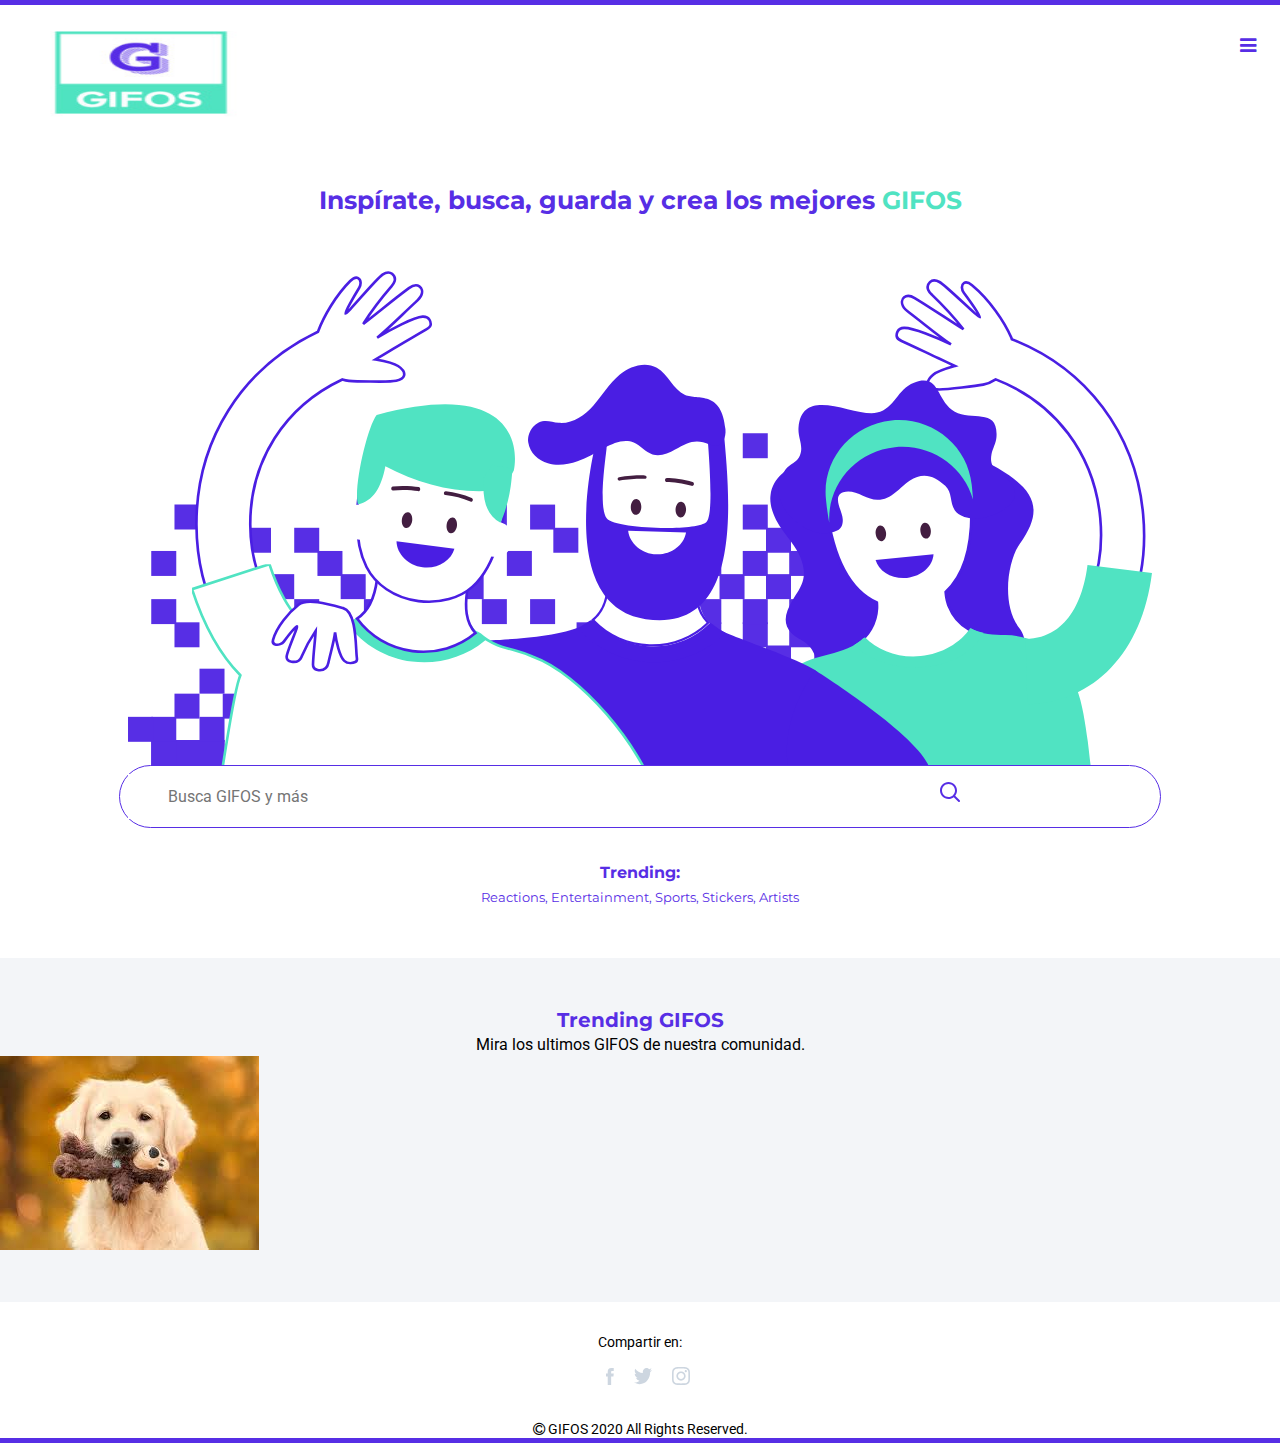
==== index.html @ 072733cd "first commit" ====
<!DOCTYPE html>
<html lang="en">

<head>
    <meta charset="UTF-8">
    <meta name="viewport" content="width=device-width, initial-scale=1.0">
    <title>Home</title>
    <link href="//maxcdn.bootstrapcdn.com/font-awesome/4.7.0/css/font-awesome.min.css" rel="stylesheet">
    <link href="https://fonts.googleapis.com/css2?family=Montserrat:wght@700&family=Open+Sans:wght@300;700&display=swap"
        rel="stylesheet">
    <link
        href="https://fonts.googleapis.com/css2?family=Montserrat:wght@700&family=Open+Sans:wght@300;700&family=Roboto&display=swap"
        rel="stylesheet">
    <link rel="stylesheet" href="css/styles.css">
</head>

<body>
    <!--Inicio de la cabecera-->
    <header>

        <nav class="menu">
            <div class="logo">
                <img class="img-logo" src="./images/logo_size.jpg" alt="bd">
            </div>

            <input type="checkbox" id="menu-res">
            <label for="menu-res"><i id="icon-burger" class="fa fa-bars"></i><i id="icon-x" class="fa fa-times"
                    aria-hidden="true"></i></label>

            <ul>
                <li><a href="#">Modo Nocturno</a></li>
                <hr>
                <li><a href="#">Favoritos</a></li>
                <hr>
                <li><a href="#">Mis GIFOS</a></li>
            </ul>
        </nav>

    </header>
    <!--Fin de la cabecera-->

    <!--Inicio del contenido-->
    <!--Buscador-->
    <section class="start-content">
        <h2>Inspírate, busca, guarda y crea los mejores <span>GIFOS</span></h2>

        <div class="img-friends">
            <img class="friends" src="./images/ilustra_header.svg" alt="friends">
        </div>
        <div class="container-search">
            <form role="search" method="get" id="searchform" action="">
                <input type="text" placeholder="Busca GIFOS y más" id="s"/>
                <label for="s">
                    <span id="icon-search"><img src="./images/icon-search.svg" alt=""></span> 
                    <!--<span id="icon-close"><img src="./images/close.svg" alt=""></span>-->
                </label>
            </form>
        </div>        
    </section>

    <section class="trending-content">
        <!--Preguntar si son enlaces-->
        <h3>Trending:</h3>
        <p>Reactions, Entertainment, Sports, Stickers, Artists</p>
        
        <div class="trending-gifos">
            <h3>Trending GIFOS</h3>
            <p>Mira los ultimos GIFOS de nuestra comunidad.</p>

            <div class="img-trending">
                <img src="./images/claro.jpg" alt="">
            </div>
        </div>
    
    </section>
    <!--Fin del contenido-->
    <!--Inicio del footer-->
    <footer>
        <div class="info-footer">
            <p>Compartir en:</p>
            <div class="red">
                <a class="redes" href="https://www.facebook.com" target="_blank"><img src="./images/icon_facebook.svg" alt=""></i></a>
                <a class="redes" href="https://twitter.com/" target="_blank"><img src="./images/icon-twitter.svg" alt=""></a>
                <a class="redes" href="https://www.instagram.com" target="_blank"><img src="./images/icon_instagram.svg" alt=""></a>
            </div>

            <div id="hello">
                <p><i class="fa fa-copyright" aria-hidden="true"></i> GIFOS 2020 All Rights Reserved.</p>
            </div>
        </div>
    </footer>
    <!--Fin del footer-->
</body>

</html>
---- css/styles.css ----
* {
  margin: 0;
  padding: 0; }

header nav {
  display: flex;
  justify-content: space-between;
  width: 100vw;
  line-height: 5vh;
  border-top: 5px solid #572EE5; }
  header nav .logo .img-logo {
    width: 20vw;
    height: 15vh;
    margin-left: 0.8em; }
  header nav ul {
    display: none;
    position: absolute;
    right: 0; }
  header nav #icon-x {
    display: none; }
  header nav input {
    display: none; }
    header nav input:checked ~ ul {
      display: block; }
  header nav label {
    display: inline-block;
    margin-top: 1.2em;
    margin-right: 1.5em; }
    header nav label #icon-burger {
      font-size: 1.2rem;
      color: #572EE5; }
  header nav input:checked ~ label #icon-burger {
    display: none; }
  header nav input:checked ~ label #icon-x {
    display: block;
    font-size: 1.18rem;
    color: #572EE5; }
  header nav ul {
    margin-top: 4.5em;
    width: 100vw;
    height: 100vh;
    background: rgba(87, 46, 229, 0.9); }
    header nav ul li {
      display: block;
      margin-top: 2em;
      font-size: 1rem;
      font-family: 'Montserrat', sans-serif;
      text-align: center; }
      header nav ul li a {
        text-decoration: none;
        color: white; }
    header nav ul hr {
      width: 13%;
      height: 0.1px;
      margin: 0 auto;
      color: white;
      opacity: 0.5;
      margin-top: 0.8em; }

.start-content h2 {
  margin: 0.5em 2.5em 1.5em;
  font-family: 'Montserrat', sans-serif;
  font-size: 1.56rem;
  color: #572EE5;
  text-align: center;
  line-height: 7vh; }
  .start-content h2 span {
    color: #50E3C2; }
.start-content .img-friends .friends {
  display: block;
  margin: 0 auto;
  width: 80vw; }
.start-content .container-search #searchform {
  margin: 0 auto;
  padding: 0.5em;
  border-radius: 8em;
  border: 0.1em solid #572EE5;
  width: 80%; }
.start-content .container-search input {
  padding-left: 2.5em;
  width: 75%;
  line-height: 5vh;
  border: none;
  font-family: 'Roboto', sans-serif;
  font-size: 1rem;
  color: #000000; }

.trending-content {
  margin-top: 2em; }
  .trending-content h3 {
    font-family: 'Montserrat', sans-serif;
    font-weight: bold;
    font-size: 1rem;
    color: #572EE5;
    text-align: center;
    line-height: 25px; }
  .trending-content p {
    font-family: 'Montserrat', sans-serif;
    font-size: 0.8rem;
    color: #572EE5;
    text-align: center;
    line-height: 25px;
    margin: 0 7em; }
  .trending-content .trending-gifos {
    margin-top: 3em;
    padding-bottom: 3em;
    background: #F3F5F8; }
    .trending-content .trending-gifos h3 {
      padding-top: 2.5em;
      font-family: 'Montserrat', sans-serif;
      font-weight: bold;
      font-size: 1.25rem;
      color: #572EE5;
      text-align: center; }
    .trending-content .trending-gifos p {
      font-family: 'Roboto', sans-serif;
      font-size: 1rem;
      color: #000000;
      text-align: center;
      line-height: 23px; }

.info-footer {
  margin-top: 2em;
  text-align: center;
  border-bottom: 5px solid #572EE5; }
  .info-footer p {
    font-family: 'Roboto', sans-serif;
    font-size: 0.9rem;
    color: #000000; }
  .info-footer .red {
    margin: 1em 0 2em; }
    .info-footer .red .redes {
      margin-left: 1em; }

/*# sourceMappingURL=styles.css.map */
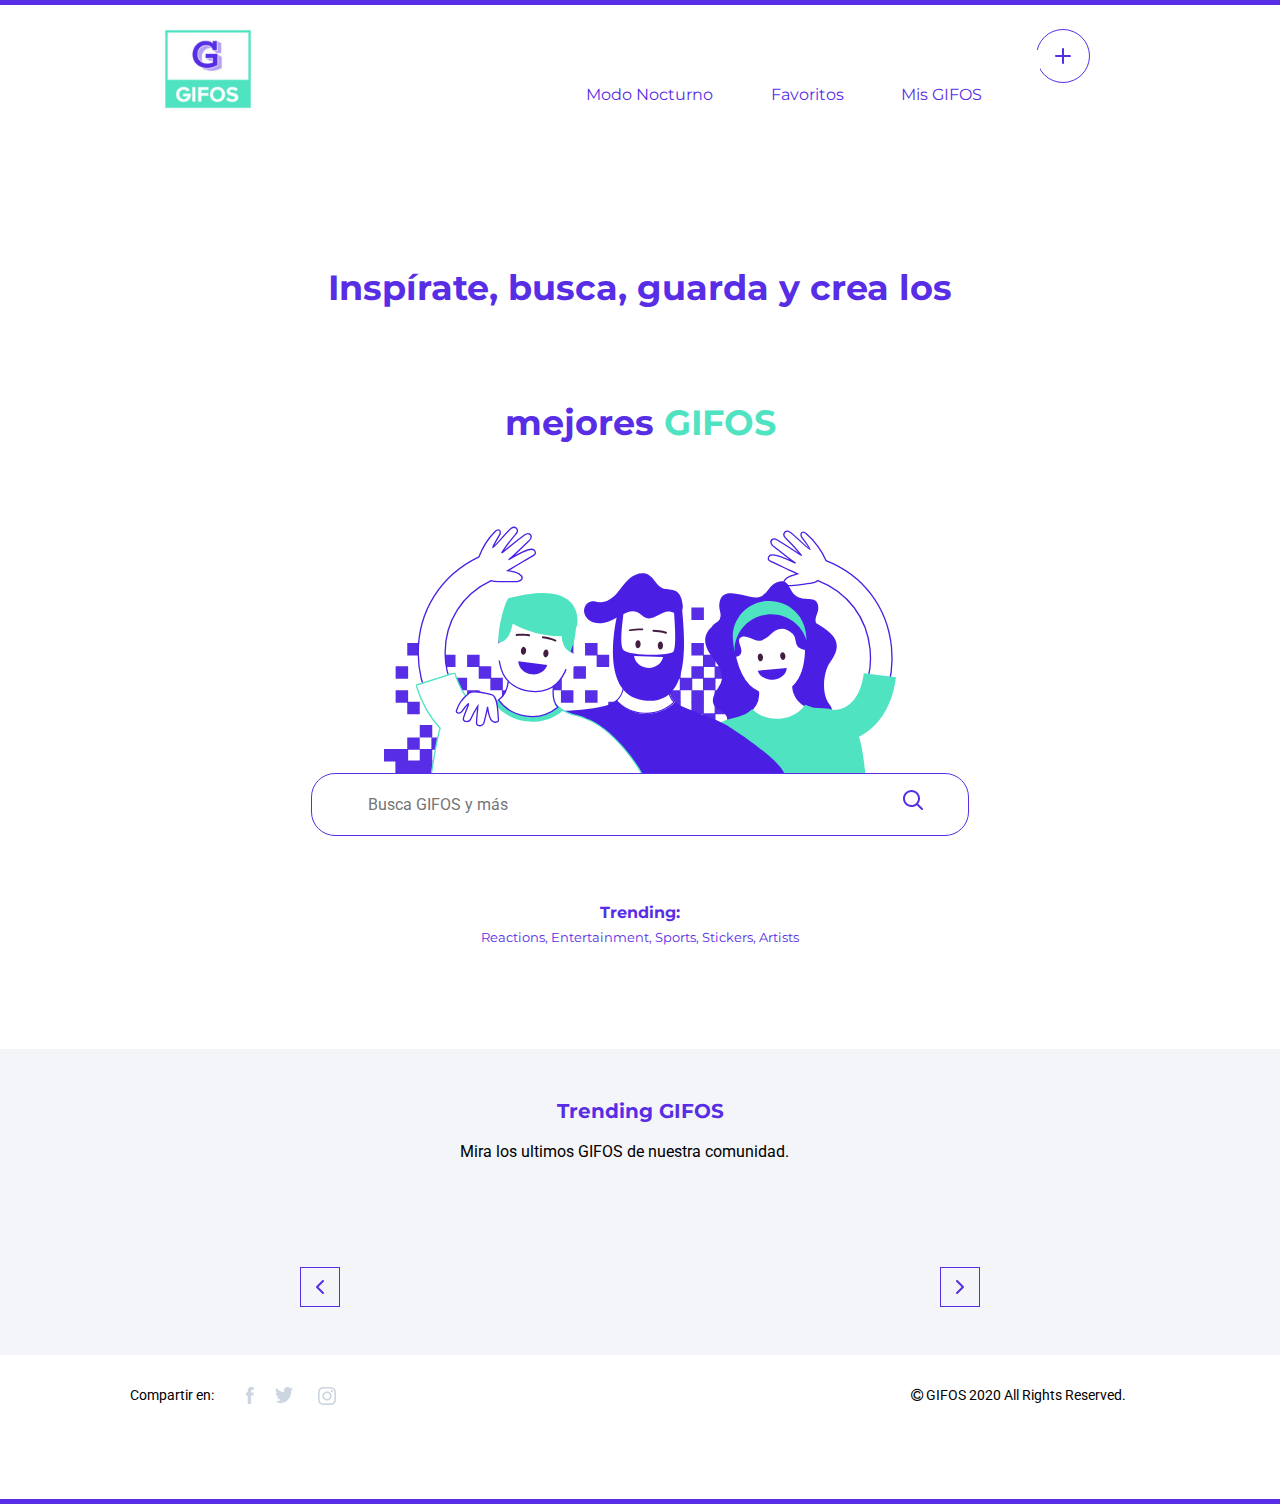
==== commit 7c1070cd: "nuevos cambios" ====
--- a/index.html
+++ b/index.html
@@ -18,22 +18,26 @@
     <!--Inicio de la cabecera-->
     <header>
 
-        <nav class="menu">
+        <nav>
             <div class="logo">
                 <img class="img-logo" src="./images/logo_size.jpg" alt="bd">
             </div>
 
-            <input type="checkbox" id="menu-res">
-            <label for="menu-res"><i id="icon-burger" class="fa fa-bars"></i><i id="icon-x" class="fa fa-times"
-                    aria-hidden="true"></i></label>
+            <div class="menu">
+                <input type="checkbox" id="menu-res">
+                <label for="menu-res"><i id="icon-burger" class="fa fa-bars"></i><i id="icon-x" class="fa fa-times"
+                        aria-hidden="true"></i></label>
+                
+                <ul>
+                    <li><a href="#">Modo Nocturno</a><hr></li>
+                   
+                    <li><a href="#">Favoritos</a><hr></li>
+                   
+                    <li><a href="#">Mis GIFOS</a></li>
+                </ul>
+            </div>
 
-            <ul>
-                <li><a href="#">Modo Nocturno</a></li>
-                <hr>
-                <li><a href="#">Favoritos</a></li>
-                <hr>
-                <li><a href="#">Mis GIFOS</a></li>
-            </ul>
+            <div class="create-button"></div>
         </nav>
 
     </header>
@@ -48,27 +52,39 @@
             <img class="friends" src="./images/ilustra_header.svg" alt="friends">
         </div>
         <div class="container-search">
-            <form role="search" method="get" id="searchform" action="">
-                <input type="text" placeholder="Busca GIFOS y más" id="s"/>
-                <label for="s">
-                    <span id="icon-search"><img src="./images/icon-search.svg" alt=""></span> 
-                    <!--<span id="icon-close"><img src="./images/close.svg" alt=""></span>-->
-                </label>
-            </form>
+            <div id="search">
+                <form>
+                    <label for="autocomplete-input">
+                        <span><img id="search-img" src="./images/icon-search.svg" alt=""></span> 
+                        <!--<span id="icon-close"><img src="./images/close.svg" alt=""></span>-->
+                    </label>
+                    <input type="text" id="autocomplete-input" placeholder="Busca GIFOS y más"/>
+                    <label for="autocomplete-input">
+                        <span><img id="search-img-close" src="./images/icon-search.svg" alt=""></span> 
+                        <!--<span id="icon-close"><img src="./images/close.svg" alt=""></span>-->
+                    </label>
+                </form>
+                <div id="show-results">
+                    <ul id="results-ul"></ul>
+                </div>
+            </div>
         </div>        
     </section>
 
-    <section class="trending-content">
-        <!--Preguntar si son enlaces-->
+    <section id="trending-content">
         <h3>Trending:</h3>
         <p>Reactions, Entertainment, Sports, Stickers, Artists</p>
-        
+
+        <div id="show-gifts">
+        </div>        
         <div class="trending-gifos">
             <h3>Trending GIFOS</h3>
             <p>Mira los ultimos GIFOS de nuestra comunidad.</p>
 
-            <div class="img-trending">
-                <img src="./images/claro.jpg" alt="">
+            <div class="slider-gifos">
+                <div id="slider-left"></div>
+                <div id="img-trending"></div>
+                <div id="slider-rigth"></div>
             </div>
         </div>
     
@@ -78,18 +94,20 @@
     <footer>
         <div class="info-footer">
             <p>Compartir en:</p>
-            <div class="red">
-                <a class="redes" href="https://www.facebook.com" target="_blank"><img src="./images/icon_facebook.svg" alt=""></i></a>
-                <a class="redes" href="https://twitter.com/" target="_blank"><img src="./images/icon-twitter.svg" alt=""></a>
-                <a class="redes" href="https://www.instagram.com" target="_blank"><img src="./images/icon_instagram.svg" alt=""></a>
+            <div class="red">               
+                <a href="https://www.facebook.com" target="_blank"><span class="red1"></span></a>
+                <a href="https://twitter.com/" target="_blank"><span class="red2"></span></a>
+                <a href="https://www.instagram.com" target="_blank"><span class="red3"></span></a>
             </div>
 
-            <div id="hello">
+            <div class="copy">
                 <p><i class="fa fa-copyright" aria-hidden="true"></i> GIFOS 2020 All Rights Reserved.</p>
             </div>
         </div>
     </footer>
     <!--Fin del footer-->
+
+    <script src="./js/gifos.js"></script>
 </body>
 
 </html>--- a/css/styles.css
+++ b/css/styles.css
@@ -10,8 +10,9 @@
   border-top: 5px solid #572EE5; }
   header nav .logo .img-logo {
     width: 20vw;
-    height: 15vh;
     margin-left: 0.8em; }
+  header nav .create-button {
+    display: none; }
   header nav ul {
     display: none;
     position: absolute;
@@ -36,7 +37,7 @@
     font-size: 1.18rem;
     color: #572EE5; }
   header nav ul {
-    margin-top: 4.5em;
+    margin-top: 2em;
     width: 100vw;
     height: 100vh;
     background: rgba(87, 46, 229, 0.9); }
@@ -46,16 +47,15 @@
       font-size: 1rem;
       font-family: 'Montserrat', sans-serif;
       text-align: center; }
+      header nav ul li hr {
+        width: 13%;
+        margin: 0 auto;
+        background-color: white;
+        opacity: 0.5;
+        margin-top: 0.8em; }
       header nav ul li a {
         text-decoration: none;
         color: white; }
-    header nav ul hr {
-      width: 13%;
-      height: 0.1px;
-      margin: 0 auto;
-      color: white;
-      opacity: 0.5;
-      margin-top: 0.8em; }
 
 .start-content h2 {
   margin: 0.5em 2.5em 1.5em;
@@ -70,66 +70,263 @@
   display: block;
   margin: 0 auto;
   width: 80vw; }
-.start-content .container-search #searchform {
+.start-content .container-search #search {
   margin: 0 auto;
   padding: 0.5em;
-  border-radius: 8em;
+  border-radius: 1.5em;
   border: 0.1em solid #572EE5;
   width: 80%; }
-.start-content .container-search input {
-  padding-left: 2.5em;
-  width: 75%;
-  line-height: 5vh;
-  border: none;
-  font-family: 'Roboto', sans-serif;
-  font-size: 1rem;
-  color: #000000; }
-
-.trending-content {
+  .start-content .container-search #search #search-img {
+    visibility: hidden;
+    margin-left: 1em;
+    opacity: 0.3; }
+  .start-content .container-search #search #show-results ul li {
+    list-style: none;
+    margin: 0.5em;
+    font-family: 'Roboto', sans-serif;
+    font-size: 1em;
+    color: #572EE5; }
+    .start-content .container-search #search #show-results ul li img {
+      width: 15.8px;
+      margin-right: 1em; }
+  .start-content .container-search #search .mystyle {
+    opacity: 0.5;
+    border-top: 1px solid #9CAFC3;
+    width: 90%;
+    margin: 0 auto; }
+  .start-content .container-search #search #autocomplete-input {
+    width: 73%;
+    margin-left: 0.5em;
+    line-height: 5vh;
+    border: none;
+    font-family: 'Roboto', sans-serif;
+    font-size: 1rem;
+    color: #000000; }
+    .start-content .container-search #search #autocomplete-input:focus {
+      outline: none; }
+
+#trending-content {
   margin-top: 2em; }
-  .trending-content h3 {
+  #trending-content h3 {
     font-family: 'Montserrat', sans-serif;
     font-weight: bold;
     font-size: 1rem;
     color: #572EE5;
     text-align: center;
     line-height: 25px; }
-  .trending-content p {
+  #trending-content h4 {
+    margin-top: 1em;
+    font-family: 'Montserrat', sans-serif;
+    font-weight: bold;
+    font-size: 1rem;
+    color: #50E3C2;
+    text-align: center;
+    line-height: 25px; }
+  #trending-content hr {
+    width: 40%;
+    margin: 0 auto;
+    background-color: #9CAFC3;
+    opacity: 0.5;
+    margin-top: 2.18em; }
+  #trending-content img {
+    display: block;
+    margin: 0 auto; }
+  #trending-content h2 {
+    font-family: 'Montserrat', sans-serif;
+    font-size: 1.5em;
+    margin: 2em 0 1.6em;
+    color: #572EE5;
+    text-align: center;
+    line-height: 40px;
+    text-transform: capitalize; }
+  #trending-content p {
     font-family: 'Montserrat', sans-serif;
     font-size: 0.8rem;
     color: #572EE5;
     text-align: center;
     line-height: 25px;
     margin: 0 7em; }
-  .trending-content .trending-gifos {
+  #trending-content #show-gifts {
+    display: grid;
+    grid-template-columns: repeat(2, 1fr); }
+    #trending-content #show-gifts .class-gif {
+      margin: 0 auto; }
+      #trending-content #show-gifts .class-gif .img-gif {
+        width: 156px;
+        height: 120px; }
+  #trending-content .more-btn {
+    display: flex;
+    justify-content: center; }
+    #trending-content .more-btn button {
+      width: 127px;
+      height: 50px;
+      margin-top: 5em;
+      border: 1px solid #572EE5;
+      border-radius: 25px;
+      background: white;
+      font-family: 'Montserrat', sans-serif;
+      font-size: 13px;
+      color: #572EE5; }
+  #trending-content .trending-gifos {
     margin-top: 3em;
     padding-bottom: 3em;
-    background: #F3F5F8; }
-    .trending-content .trending-gifos h3 {
+    background: #F3F5F8;
+    overflow-y: scroll;
+    scrollbar-width: none;
+    /* Firefox */
+    -ms-overflow-style: none;
+    /* Internet Explorer 10+ */ }
+    #trending-content .trending-gifos::-webkit-scrollbar {
+      /* WebKit */
+      width: 0;
+      height: 0; }
+    #trending-content .trending-gifos .slider-gifos #img-trending {
+      display: grid;
+      grid-template-columns: repeat(3, 1fr); }
+      #trending-content .trending-gifos .slider-gifos #img-trending .class-gif {
+        margin: 0 1em; }
+        #trending-content .trending-gifos .slider-gifos #img-trending .class-gif .img-gif {
+          width: 243px;
+          height: 187px; }
+    #trending-content .trending-gifos .slider-gifos #slider-left {
+      display: none; }
+    #trending-content .trending-gifos .slider-gifos #slider-rigth {
+      display: none; }
+    #trending-content .trending-gifos h3 {
       padding-top: 2.5em;
       font-family: 'Montserrat', sans-serif;
       font-weight: bold;
       font-size: 1.25rem;
       color: #572EE5;
       text-align: center; }
-    .trending-content .trending-gifos p {
+    #trending-content .trending-gifos p {
       font-family: 'Roboto', sans-serif;
       font-size: 1rem;
       color: #000000;
       text-align: center;
-      line-height: 23px; }
-
-.info-footer {
+      line-height: 23px;
+      width: 60vw;
+      margin: 1em 3em 2em 4.5em; }
+
+footer .info-footer {
   margin-top: 2em;
   text-align: center;
   border-bottom: 5px solid #572EE5; }
-  .info-footer p {
+  footer .info-footer p {
     font-family: 'Roboto', sans-serif;
     font-size: 0.9rem;
-    color: #000000; }
-  .info-footer .red {
-    margin: 1em 0 2em; }
-    .info-footer .red .redes {
-      margin-left: 1em; }
+    color: #000000;
+    margin-bottom: 1em; }
+  footer .info-footer .red {
+    margin: 1em 0 1.5em; }
+    footer .info-footer .red .red1 {
+      display: inline-block;
+      width: 7vw;
+      height: 12vh;
+      background: url("../images/icon_facebook.svg") no-repeat; }
+    footer .info-footer .red .red2 {
+      display: inline-block;
+      width: 9vw;
+      height: 12vh;
+      background: url("../images/icon-twitter.svg") no-repeat; }
+    footer .info-footer .red .red3 {
+      display: inline-block;
+      width: 5vw;
+      height: 12vh;
+      background: url("../images/icon_instagram.svg") no-repeat; }
+
+@media screen and (min-width: 1024px) {
+  header nav .logo .img-logo {
+    width: 10vw;
+    margin-left: 9em; }
+  header nav .create-button {
+    display: inline-block;
+    width: 100px;
+    height: 100px;
+    margin: 1.5em 9em 0 0;
+    background: url("../images/button-crear-gifo.svg") no-repeat; }
+    header nav .create-button:hover {
+      background: url("../images/CTA-crear-gifo-hover.svg") no-repeat; }
+  header nav label #icon-burger {
+    display: none; }
+  header nav ul {
+    display: flex;
+    justify-content: space-evenly;
+    background: white;
+    margin: 0 15em 0 0;
+    width: 40vw;
+    height: 10vh;
+    line-height: 10vh; }
+    header nav ul hr {
+      display: none; }
+    header nav ul li {
+      margin: 0; }
+      header nav ul li a {
+        color: #572EE5; }
+
+  .start-content h2 {
+    font-size: 2.2em;
+    margin: 2em 9em 1em;
+    line-height: 15vh; }
+  .start-content .img-friends .friends {
+    width: 40vw; }
+  .start-content .container-search #search {
+    width: 50%; }
+    .start-content .container-search #search #autocomplete-input {
+      width: 83%; }
+
+  #trending-content {
+    margin-top: 4em; }
+    #trending-content p {
+      margin-bottom: 4em; }
+    #trending-content #show-gifts {
+      display: grid;
+      grid-template-columns: repeat(4, 1fr); }
+      #trending-content #show-gifts .class-gif .img-gif {
+        width: 260px;
+        height: 200px; }
+    #trending-content .trending-gifos p {
+      margin-left: 15em; }
+    #trending-content .trending-gifos .slider-gifos {
+      display: flex;
+      justify-content: space-evenly; }
+      #trending-content .trending-gifos .slider-gifos #slider-left {
+        display: inline-block;
+        margin-top: 4.5em;
+        width: 40px;
+        height: 40px;
+        background: url("../images/button-slider-left.svg") no-repeat; }
+        #trending-content .trending-gifos .slider-gifos #slider-left:hover {
+          background: url("../images/button-slider-left-hover.svg") no-repeat; }
+      #trending-content .trending-gifos .slider-gifos #slider-rigth {
+        display: inline-block;
+        margin-top: 4.5em;
+        width: 40px;
+        height: 40px;
+        background: url("../images/Button-Slider-right.svg") no-repeat; }
+        #trending-content .trending-gifos .slider-gifos #slider-rigth:hover {
+          background: url("../images/Button-Slider-right-hover.svg") no-repeat; }
+
+  footer .info-footer {
+    display: flex;
+    justify-content: start; }
+    footer .info-footer p {
+      margin-left: 9em; }
+    footer .info-footer .red {
+      margin: 0 25em 0 2em; }
+      footer .info-footer .red .red1 {
+        width: 2vw; }
+        footer .info-footer .red .red1:hover {
+          background: url("../images/icon_facebook_hover.svg") no-repeat; }
+      footer .info-footer .red .red2 {
+        width: 3vw; }
+        footer .info-footer .red .red2:hover {
+          background: url("../images/icon-twitter-hover.svg") no-repeat; }
+      footer .info-footer .red .red3:hover {
+        background: url("../images/icon_instagram-hover.svg") no-repeat; } }
+@media only screen and (min-width: 768px) and (max-width: 1023px) {
+  header nav .logo .img-logo {
+    width: 15vw;
+    margin-left: 7em; } }
 
 /*# sourceMappingURL=styles.css.map */
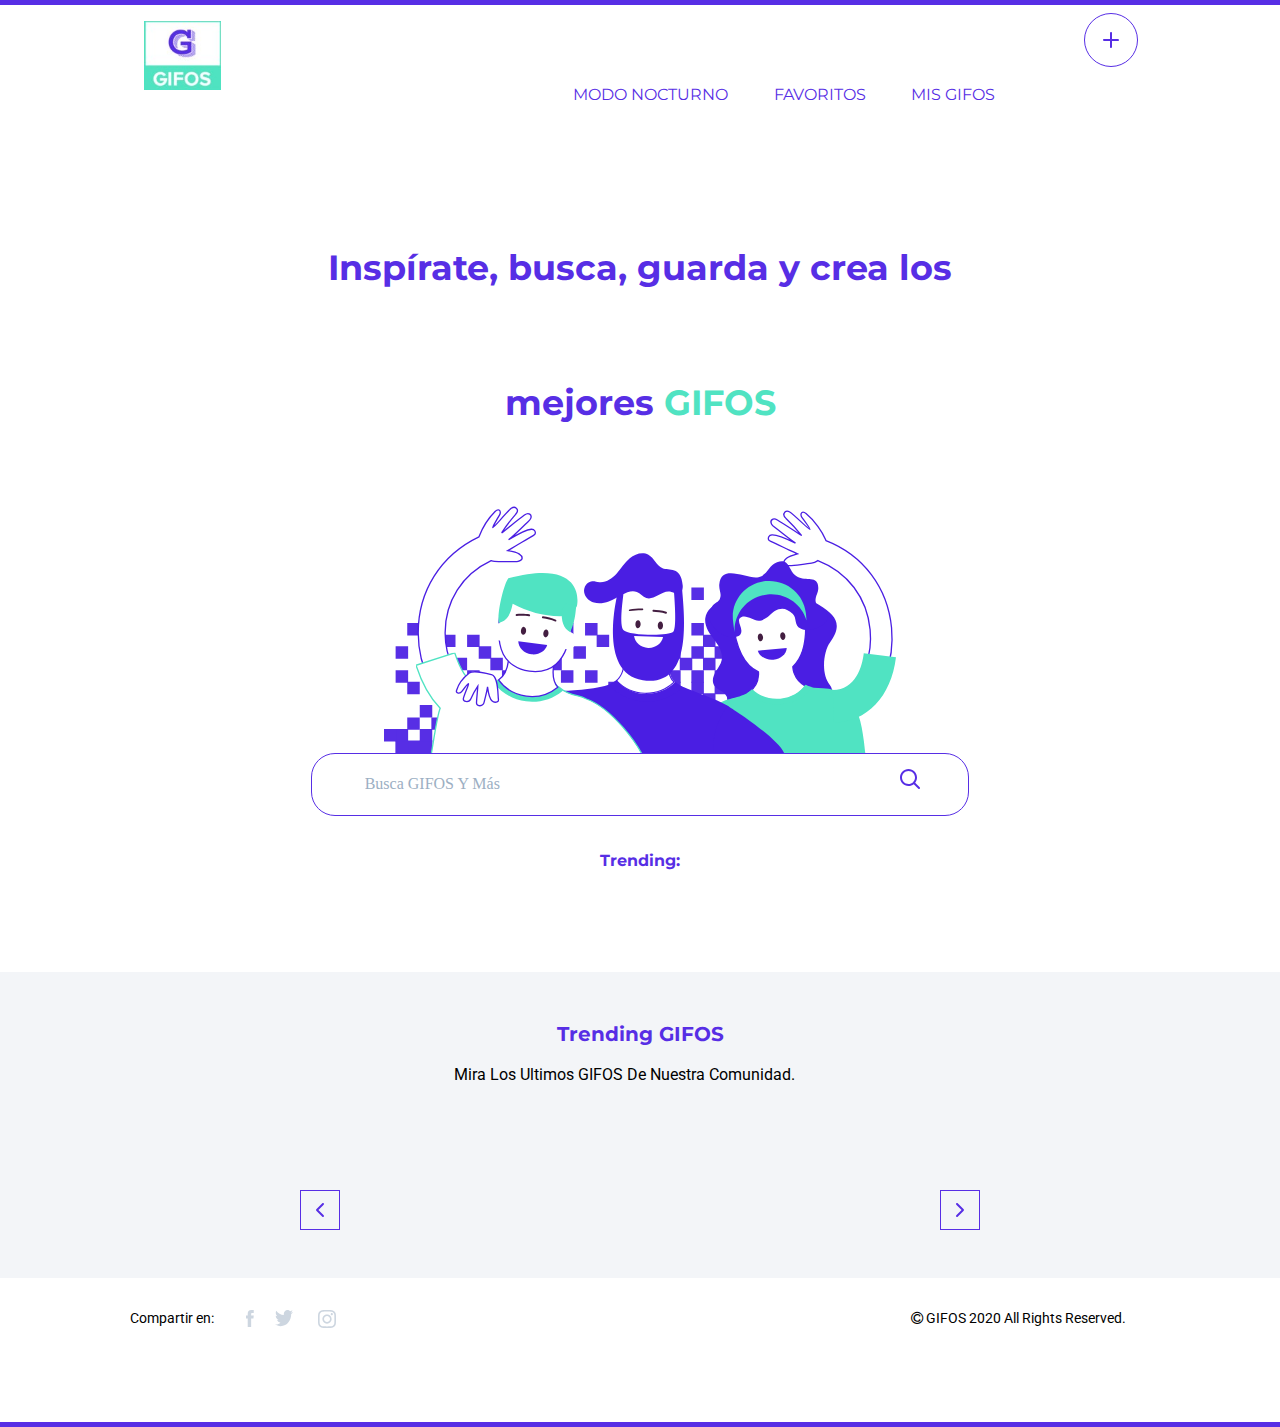
==== commit 93eae3d5: "Agregando modo oscuro" ====
--- a/index.html
+++ b/index.html
@@ -20,7 +20,7 @@
 
         <nav>
             <div class="logo">
-                <img class="img-logo" src="./images/logo_size.jpg" alt="bd">
+                <a title="logo" href="index.html"><img class="img-logo" src="./images/logo1.jpg" alt="logo"></a>
             </div>
 
             <div class="menu">
@@ -28,16 +28,16 @@
                 <label for="menu-res"><i id="icon-burger" class="fa fa-bars"></i><i id="icon-x" class="fa fa-times"
                         aria-hidden="true"></i></label>
                 
-                <ul>
-                    <li><a href="#">Modo Nocturno</a><hr></li>
+                <ul id="container-ul">
+                    <li class="list"><a class="night-mode" href="#">Modo Nocturno</a><a id="light-mode" class="night-mode" href="#">Modo Diurno</a><hr></li>
                    
-                    <li><a href="#">Favoritos</a><hr></li>
+                    <li class="list"><a href="favourite.html">Favoritos</a><hr></li>
                    
-                    <li><a href="#">Mis GIFOS</a></li>
+                    <li class="list"><a href="myGifos.html">Mis GIFOS</a></li>
                 </ul>
             </div>
 
-            <div class="create-button"></div>
+            <a href="createGifo.html"><div class="create-button"></div></a>
         </nav>
 
     </header>
@@ -53,14 +53,14 @@
         </div>
         <div class="container-search">
             <div id="search">
-                <form>
+                <form id="search-form">
                     <label for="autocomplete-input">
-                        <span><img id="search-img" src="./images/icon-search.svg" alt=""></span> 
+                        <span><img id="search-img" src="./images/icon-search.svg" alt="search"></span> 
                         <!--<span id="icon-close"><img src="./images/close.svg" alt=""></span>-->
                     </label>
-                    <input type="text" id="autocomplete-input" placeholder="Busca GIFOS y más"/>
+                    <input type="text" id="autocomplete-input" placeholder="Busca GIFOS y más" required autocomplete="off"/>
                     <label for="autocomplete-input">
-                        <span><img id="search-img-close" src="./images/icon-search.svg" alt=""></span> 
+                        <span><img id="search-img-close" src="./images/icon-search.svg" alt="search"></span> 
                         <!--<span id="icon-close"><img src="./images/close.svg" alt=""></span>-->
                     </label>
                 </form>
@@ -73,10 +73,12 @@
 
     <section id="trending-content">
         <h3>Trending:</h3>
-        <p>Reactions, Entertainment, Sports, Stickers, Artists</p>
+        <p id="trending-search"></p>
 
-        <div id="show-gifts">
-        </div>        
+        <div id="title-h2"></div>
+        <div id="ouch"></div>
+        <div id="show-gifts"></div>  
+
         <div class="trending-gifos">
             <h3>Trending GIFOS</h3>
             <p>Mira los ultimos GIFOS de nuestra comunidad.</p>
@@ -89,6 +91,18 @@
         </div>
     
     </section>
+    <!--Modal-->
+    <div id="myModal" class = "modal">
+        <span class="close">&times;</span>
+        <img src= "#" class="modal-content" id="imgModal" alt="image-max">
+        <div id="caption">
+            <div>
+                <p id="user"></p>
+                <p id="title"></p>
+            </div>
+            <div class="content-icons"></div>
+        </div>
+    </div>
     <!--Fin del contenido-->
     <!--Inicio del footer-->
     <footer>
@@ -106,8 +120,8 @@
         </div>
     </footer>
     <!--Fin del footer-->
-
-    <script src="./js/gifos.js"></script>
+    <script type="module" src="./js/prueba.js"></script>
+    <script type="module" src="./js/nightMode.js"></script>
 </body>
 
 </html>--- a/css/styles.css
+++ b/css/styles.css
@@ -1,6 +1,11 @@
 * {
   margin: 0;
   padding: 0; }
+
+body {
+  transition: .3s ease all; }
+  body.dark {
+    background: #37383C; }
 
 header nav {
   display: flex;
@@ -8,9 +13,13 @@
   width: 100vw;
   line-height: 5vh;
   border-top: 5px solid #572EE5; }
+  body.dark header nav {
+    border-top: 5px solid #000000; }
   header nav .logo .img-logo {
-    width: 20vw;
-    margin-left: 0.8em; }
+    width: 15vw;
+    margin: 1em; }
+  header nav .menu {
+    margin-left: auto; }
   header nav .create-button {
     display: none; }
   header nav ul {
@@ -30,17 +39,23 @@
     header nav label #icon-burger {
       font-size: 1.2rem;
       color: #572EE5; }
+      body.dark header nav label #icon-burger {
+        color: white; }
   header nav input:checked ~ label #icon-burger {
     display: none; }
   header nav input:checked ~ label #icon-x {
     display: block;
     font-size: 1.18rem;
     color: #572EE5; }
+    body.dark header nav input:checked ~ label #icon-x {
+      color: white; }
   header nav ul {
     margin-top: 2em;
     width: 100vw;
     height: 100vh;
     background: rgba(87, 46, 229, 0.9); }
+    body.dark header nav ul {
+      background: #000000; }
     header nav ul li {
       display: block;
       margin-top: 2em;
@@ -56,6 +71,8 @@
       header nav ul li a {
         text-decoration: none;
         color: white; }
+header #light-mode {
+  display: none; }
 
 .start-content h2 {
   margin: 0.5em 2.5em 1.5em;
@@ -63,7 +80,9 @@
   font-size: 1.56rem;
   color: #572EE5;
   text-align: center;
-  line-height: 7vh; }
+  line-height: 8vh; }
+  body.dark .start-content h2 {
+    color: white; }
   .start-content h2 span {
     color: #50E3C2; }
 .start-content .img-friends .friends {
@@ -76,19 +95,30 @@
   border-radius: 1.5em;
   border: 0.1em solid #572EE5;
   width: 80%; }
+  body.dark .start-content .container-search #search {
+    border: 0.1em solid white; }
   .start-content .container-search #search #search-img {
     visibility: hidden;
     margin-left: 1em;
-    opacity: 0.3; }
+    opacity: 0.3;
+    width: 18px;
+    height: 18px; }
+    body.dark .start-content .container-search #search #search-img {
+      content: url("../images/icon-search-mod-noc.svg"); }
   .start-content .container-search #search #show-results ul li {
     list-style: none;
     margin: 0.5em;
     font-family: 'Roboto', sans-serif;
     font-size: 1em;
-    color: #572EE5; }
+    color: #9CAFC3; }
+    body.dark .start-content .container-search #search #show-results ul li {
+      color: white; }
     .start-content .container-search #search #show-results ul li img {
-      width: 15.8px;
-      margin-right: 1em; }
+      width: 15px;
+      margin-right: 1em;
+      opacity: 0.6; }
+      body.dark .start-content .container-search #search #show-results ul li img {
+        content: url("../images/icon-search-mod-noc.svg"); }
   .start-content .container-search #search .mystyle {
     opacity: 0.5;
     border-top: 1px solid #9CAFC3;
@@ -99,11 +129,45 @@
     margin-left: 0.5em;
     line-height: 5vh;
     border: none;
-    font-family: 'Roboto', sans-serif;
-    font-size: 1rem;
-    color: #000000; }
+    text-transform: capitalize; }
+    body.dark .start-content .container-search #search #autocomplete-input {
+      background: #37383C;
+      color: white; }
     .start-content .container-search #search #autocomplete-input:focus {
       outline: none; }
+  .start-content .container-search #search input::placeholder {
+    font-family: Roboto-Regular;
+    font-size: 16px;
+    color: #9CAFC3;
+    text-align: left; }
+  body.dark .start-content .container-search #search #search-img-close {
+    content: url("../images/icon-search-mod-noc.svg"); }
+
+.more-btn {
+  display: flex;
+  justify-content: center; }
+  .more-btn button {
+    width: 127px;
+    height: 50px;
+    margin-top: 5em;
+    border: 1px solid #572EE5;
+    border-radius: 25px;
+    background: white;
+    font-family: 'Montserrat', sans-serif;
+    font-size: 13px;
+    color: #572EE5; }
+    body.dark .more-btn button {
+      background: #37383C;
+      border: 1px solid white;
+      color: white; }
+
+.card-gif {
+  margin: 0 auto;
+  width: 156px; }
+  .card-gif .img-gif {
+    max-width: 100%; }
+  .card-gif .icons-gif {
+    display: none; }
 
 #trending-content {
   margin-top: 2em; }
@@ -114,6 +178,8 @@
     color: #572EE5;
     text-align: center;
     line-height: 25px; }
+    body.dark #trending-content h3 {
+      color: white; }
   #trending-content h4 {
     margin-top: 1em;
     font-family: 'Montserrat', sans-serif;
@@ -139,34 +205,23 @@
     text-align: center;
     line-height: 40px;
     text-transform: capitalize; }
+    body.dark #trending-content h2 {
+      color: white; }
   #trending-content p {
     font-family: 'Montserrat', sans-serif;
     font-size: 0.8rem;
     color: #572EE5;
     text-align: center;
     line-height: 25px;
-    margin: 0 7em; }
+    margin: 0 7em;
+    text-transform: capitalize; }
+    body.dark #trending-content p {
+      color: white; }
   #trending-content #show-gifts {
     display: grid;
-    grid-template-columns: repeat(2, 1fr); }
-    #trending-content #show-gifts .class-gif {
-      margin: 0 auto; }
-      #trending-content #show-gifts .class-gif .img-gif {
-        width: 156px;
-        height: 120px; }
-  #trending-content .more-btn {
-    display: flex;
-    justify-content: center; }
-    #trending-content .more-btn button {
-      width: 127px;
-      height: 50px;
-      margin-top: 5em;
-      border: 1px solid #572EE5;
-      border-radius: 25px;
-      background: white;
-      font-family: 'Montserrat', sans-serif;
-      font-size: 13px;
-      color: #572EE5; }
+    grid-template-columns: repeat(2, 1fr);
+    justify-items: center;
+    align-items: center; }
   #trending-content .trending-gifos {
     margin-top: 3em;
     padding-bottom: 3em;
@@ -180,14 +235,15 @@
       /* WebKit */
       width: 0;
       height: 0; }
+    body.dark #trending-content .trending-gifos {
+      background: #222326; }
     #trending-content .trending-gifos .slider-gifos #img-trending {
       display: grid;
       grid-template-columns: repeat(3, 1fr); }
-      #trending-content .trending-gifos .slider-gifos #img-trending .class-gif {
-        margin: 0 1em; }
-        #trending-content .trending-gifos .slider-gifos #img-trending .class-gif .img-gif {
-          width: 243px;
-          height: 187px; }
+      #trending-content .trending-gifos .slider-gifos #img-trending .card-gif {
+        width: 243px; }
+        #trending-content .trending-gifos .slider-gifos #img-trending .card-gif .img-gif {
+          max-width: 100%; }
     #trending-content .trending-gifos .slider-gifos #slider-left {
       display: none; }
     #trending-content .trending-gifos .slider-gifos #slider-rigth {
@@ -208,15 +264,57 @@
       width: 60vw;
       margin: 1em 3em 2em 4.5em; }
 
+#favourite {
+  margin-top: 1em; }
+  #favourite img {
+    display: block;
+    margin: 0 auto; }
+  #favourite h3 {
+    padding-top: 1em;
+    font-family: 'Montserrat', sans-serif;
+    font-weight: bold;
+    font-size: 1.25rem;
+    color: #572EE5;
+    text-align: center; }
+
+#show-gifts-favs {
+  display: grid;
+  grid-template-columns: repeat(2, 1fr);
+  margin-top: 2.5em;
+  grid-gap: 15px 5px;
+  justify-items: center;
+  align-items: center; }
+
+.no-favs .img-nofavs {
+  display: block;
+  margin: 0 auto; }
+.no-favs h3 {
+  margin: 0 auto;
+  margin-top: 1em;
+  font-family: 'Montserrat', sans-serif;
+  font-weight: bold;
+  font-size: 1rem;
+  color: #50E3C2;
+  text-align: center;
+  line-height: 25px;
+  width: 320px; }
+
+#myModal {
+  display: none; }
+
 footer .info-footer {
   margin-top: 2em;
   text-align: center;
   border-bottom: 5px solid #572EE5; }
+  body.dark footer .info-footer {
+    border-bottom: 5px solid #000000; }
   footer .info-footer p {
     font-family: 'Roboto', sans-serif;
     font-size: 0.9rem;
     color: #000000;
     margin-bottom: 1em; }
+    body.dark footer .info-footer p {
+      color: white; }
   footer .info-footer .red {
     margin: 1em 0 1.5em; }
     footer .info-footer .red .red1 {
@@ -237,16 +335,24 @@
 
 @media screen and (min-width: 1024px) {
   header nav .logo .img-logo {
-    width: 10vw;
+    width: 6vw;
     margin-left: 9em; }
   header nav .create-button {
     display: inline-block;
     width: 100px;
     height: 100px;
-    margin: 1.5em 9em 0 0;
+    margin: 0.5em 6em 0 0;
     background: url("../images/button-crear-gifo.svg") no-repeat; }
+    body.dark header nav .create-button {
+      background: url("../images/CTA-crear-gifo-modo-noc.svg") no-repeat; }
+      body.dark header nav .create-button:hover {
+        background: url("../images/CTA-crar-gifo-modo-noc.svg") no-repeat; }
+      body.dark header nav .create-button:active {
+        background: url("../images/CTA-crear-gifo-active-modo-noc.svg") no-repeat; }
     header nav .create-button:hover {
       background: url("../images/CTA-crear-gifo-hover.svg") no-repeat; }
+      header nav .create-button:hover:active {
+        background: url("../images/CTA-crear-gifo-active.svg") no-repeat; }
   header nav label #icon-burger {
     display: none; }
   header nav ul {
@@ -256,13 +362,33 @@
     margin: 0 15em 0 0;
     width: 40vw;
     height: 10vh;
-    line-height: 10vh; }
+    line-height: 10vh;
+    transition: .3s ease all; }
+    body.dark header nav ul {
+      background: #37383C; }
     header nav ul hr {
       display: none; }
-    header nav ul li {
-      margin: 0; }
-      header nav ul li a {
+    header nav ul .list {
+      margin: 0;
+      text-transform: uppercase;
+      cursor: pointer; }
+      header nav ul .list a {
         color: #572EE5; }
+        body.dark header nav ul .list a {
+          color: white; }
+          body.dark header nav ul .list a:hover {
+            border-bottom: 2px solid #5ED7C6; }
+        header nav ul .list a:hover {
+          border-bottom: 2px solid #5ED7C6; }
+      header nav ul .list .active {
+        color: #9CAFC3; }
+
+  .more-btn button:hover {
+    background: #572EE5;
+    color: white; }
+  body.dark .more-btn button:hover {
+    background: white;
+    color: black; }
 
   .start-content h2 {
     font-size: 2.2em;
@@ -275,37 +401,317 @@
     .start-content .container-search #search #autocomplete-input {
       width: 83%; }
 
-  #trending-content {
-    margin-top: 4em; }
-    #trending-content p {
-      margin-bottom: 4em; }
-    #trending-content #show-gifts {
-      display: grid;
-      grid-template-columns: repeat(4, 1fr); }
-      #trending-content #show-gifts .class-gif .img-gif {
-        width: 260px;
-        height: 200px; }
-    #trending-content .trending-gifos p {
-      margin-left: 15em; }
-    #trending-content .trending-gifos .slider-gifos {
-      display: flex;
-      justify-content: space-evenly; }
-      #trending-content .trending-gifos .slider-gifos #slider-left {
-        display: inline-block;
-        margin-top: 4.5em;
+  #trending-content p {
+    margin-bottom: 4em; }
+  #trending-content #show-gifts {
+    display: grid;
+    grid-template-columns: repeat(4, 1fr);
+    grid-gap: 5px 10px; }
+    #trending-content #show-gifts .card-gif {
+      width: 260px; }
+      #trending-content #show-gifts .card-gif .img-gif {
+        max-width: 100%; }
+  #trending-content .card-gif {
+    position: relative;
+    width: 357px; }
+    #trending-content .card-gif .icons-gif {
+      opacity: 0.7;
+      background: #572EE5;
+      display: none;
+      justify-content: flex-end;
+      gap: 5px;
+      height: 100%;
+      width: 100%;
+      position: absolute;
+      top: 0; }
+      #trending-content .card-gif .icons-gif .icons {
+        width: 100%;
         width: 40px;
         height: 40px;
-        background: url("../images/button-slider-left.svg") no-repeat; }
-        #trending-content .trending-gifos .slider-gifos #slider-left:hover {
-          background: url("../images/button-slider-left-hover.svg") no-repeat; }
-      #trending-content .trending-gifos .slider-gifos #slider-rigth {
-        display: inline-block;
-        margin-top: 4.5em;
-        width: 40px;
-        height: 40px;
-        background: url("../images/Button-Slider-right.svg") no-repeat; }
-        #trending-content .trending-gifos .slider-gifos #slider-rigth:hover {
-          background: url("../images/Button-Slider-right-hover.svg") no-repeat; }
+        border: transparent;
+        outline: none;
+        margin-top: 10px; }
+      #trending-content .card-gif .icons-gif .icon-fav {
+        background: url("../images/icon-fav.svg") no-repeat; }
+        #trending-content .card-gif .icons-gif .icon-fav:hover {
+          background-image: url("../images/icon-fav-hover.svg"); }
+      #trending-content .card-gif .icons-gif .active-fav {
+        background: url("../images/icon-favoritos.svg") no-repeat; }
+      #trending-content .card-gif .icons-gif .icon-dow {
+        background: url("../images/icon-download.svg") no-repeat; }
+        #trending-content .card-gif .icons-gif .icon-dow:hover {
+          background-image: url("../images/icon-download-hover.svg"); }
+      #trending-content .card-gif .icons-gif .icon-max {
+        background: url("../images/icon-max-normal.svg") no-repeat; }
+        #trending-content .card-gif .icons-gif .icon-max:hover {
+          background-image: url("../images/icon-max-hover.svg"); }
+      #trending-content .card-gif .icons-gif .info {
+        position: absolute;
+        top: 60%;
+        left: 0; }
+        #trending-content .card-gif .icons-gif .info h5 {
+          text-transform: capitalize;
+          line-height: 20px;
+          margin-left: 12px;
+          color: white; }
+    #trending-content .card-gif:hover .icons-gif {
+      display: flex; }
+  #trending-content .trending-gifos p {
+    margin-left: 15em; }
+  #trending-content .trending-gifos .slider-gifos {
+    display: flex;
+    justify-content: space-evenly; }
+    #trending-content .trending-gifos .slider-gifos #slider-left {
+      display: inline-block;
+      margin-top: 4.5em;
+      width: 40px;
+      height: 40px;
+      background: url("../images/button-slider-left.svg") no-repeat; }
+      #trending-content .trending-gifos .slider-gifos #slider-left:hover {
+        background: url("../images/button-slider-left-hover.svg") no-repeat; }
+      body.dark #trending-content .trending-gifos .slider-gifos #slider-left {
+        background: url("../images/button-slider-left-md-noct.svg") no-repeat; }
+    #trending-content .trending-gifos .slider-gifos #slider-rigth {
+      display: inline-block;
+      margin-top: 4.5em;
+      width: 40px;
+      height: 40px;
+      background: url("../images/Button-Slider-right.svg") no-repeat; }
+      #trending-content .trending-gifos .slider-gifos #slider-rigth:hover {
+        background: url("../images/Button-Slider-right-hover.svg") no-repeat; }
+      body.dark #trending-content .trending-gifos .slider-gifos #slider-rigth {
+        background: url("../images/button-slider-right-md-noct.svg") no-repeat; }
+
+  #show-gifts-favs {
+    grid-template-columns: repeat(4, 1fr); }
+    #show-gifts-favs .card-gif {
+      width: 260px; }
+      #show-gifts-favs .card-gif .img-gif {
+        max-width: 100%; }
+
+  .no-favs .img-nofavs {
+    width: 150px;
+    margin-top: 6em; }
+  .no-favs h3 {
+    width: 450px; }
+
+  #container-create-gifos .rectangle {
+    width: 55vw;
+    height: 390px;
+    border: 1px solid #572EE5;
+    margin: 0 auto; }
+    #container-create-gifos .rectangle .top {
+      display: flex;
+      justify-content: space-between;
+      margin: 10px; }
+    #container-create-gifos .rectangle .container-text {
+      text-align: center;
+      width: 55vw;
+      height: 300px; }
+      #container-create-gifos .rectangle .container-text .text {
+        padding-top: 100px; }
+        #container-create-gifos .rectangle .container-text .text h2 {
+          font-family: 'Montserrat', sans-serif;
+          font-weight: bold;
+          font-size: 25px;
+          color: #572EE5;
+          text-align: center;
+          line-height: 35px; }
+          body.dark #container-create-gifos .rectangle .container-text .text h2 {
+            color: white; }
+          #container-create-gifos .rectangle .container-text .text h2 span {
+            color: #50E3C2; }
+        #container-create-gifos .rectangle .container-text .text p {
+          font-family: 'Roboto', sans-serif;
+          font-size: 16px;
+          color: #000000;
+          text-align: center;
+          line-height: 29px; }
+          body.dark #container-create-gifos .rectangle .container-text .text p {
+            color: white; }
+    #container-create-gifos .rectangle .bottom {
+      display: flex;
+      justify-content: space-between;
+      margin: 10px;
+      align-items: flex-end; }
+    #container-create-gifos .rectangle .square {
+      width: 27px;
+      height: 25px;
+      border-top: 1px solid #50E3C2;
+      border-left: 1px solid #50E3C2; }
+    #container-create-gifos .rectangle .two {
+      transform: rotate(-270deg); }
+    #container-create-gifos .rectangle .three {
+      transform: rotate(-90deg); }
+    #container-create-gifos .rectangle .four {
+      transform: rotate(-180deg); }
+
+  .camera {
+    position: absolute;
+    top: 250px;
+    left: 60px; }
+    .camera #img-luz {
+      position: absolute;
+      top: 20px;
+      left: 120px; }
+    .camera #light-camera {
+      display: block; }
+      body.dark .camera #light-camera {
+        display: none; }
+    .camera #night-camera {
+      display: none; }
+      body.dark .camera #night-camera {
+        display: block; }
+
+  #container-numbers .numbers {
+    display: flex;
+    margin: 0 auto;
+    justify-content: center;
+    align-items: center;
+    gap: 20px;
+    height: 100px; }
+  #container-numbers .number {
+    font-family: 'Roboto', sans-serif;
+    font-size: 18px;
+    width: 30px;
+    height: 30px;
+    border-radius: 30px;
+    border: 1px solid #572EE5;
+    text-align: center;
+    line-height: 30px;
+    color: #572EE5; }
+    body.dark #container-numbers .number {
+      color: white;
+      border: 1px solid white; }
+      body.dark #container-numbers .number:hover {
+        background: white;
+        color: #000000; }
+    #container-numbers .number:hover {
+      background: #572EE5;
+      color: white; }
+
+  #second {
+    position: relative; }
+    #second #time-second {
+      position: absolute;
+      top: -60px;
+      right: 22vw;
+      font-family: 'Montserrat', sans-serif;
+      font-size: 1rem;
+      color: #572EE5;
+      line-height: 22px;
+      display: none; }
+      #second #time-second #repeat p {
+        border-bottom: 2px solid #5ED7C6; }
+
+  .movie {
+    position: relative; }
+    .movie .img-movie {
+      position: absolute;
+      top: -110px;
+      right: 5vw; }
+    .movie #light-movie {
+      display: block; }
+      body.dark .movie #light-movie {
+        display: none; }
+    .movie #night-movie {
+      display: none; }
+      body.dark .movie #night-movie {
+        display: block; }
+
+  .line {
+    width: 63%;
+    height: 7px;
+    margin: 0 auto;
+    background: #572EE5;
+    margin-bottom: 2em; }
+
+  .btn {
+    display: block;
+    width: 127px;
+    height: 50px;
+    margin-top: 5em;
+    border: 1px solid #572EE5;
+    border-radius: 25px;
+    background: white;
+    font-family: 'Montserrat', sans-serif;
+    font-size: 13px;
+    color: #572EE5;
+    margin: 0 auto;
+    margin-bottom: 7em; }
+    body.dark .btn {
+      background: #37383C;
+      border: 1px solid white;
+      color: white; }
+      body.dark .btn:hover {
+        background: white;
+        color: black; }
+
+  .modal {
+    display: none;
+    position: fixed;
+    z-index: 1;
+    padding-top: 100px;
+    left: 0;
+    top: 0;
+    width: 100%;
+    height: 100%;
+    overflow: auto;
+    background-color: white;
+    scrollbar-width: none;
+    /* Firefox */
+    -ms-overflow-style: none;
+    /* Internet Explorer 10+ */ }
+    .modal::-webkit-scrollbar {
+      /* WebKit */
+      width: 0;
+      height: 0; }
+    .modal .modal-content {
+      margin: auto;
+      display: block;
+      width: 60%; }
+    .modal #caption {
+      margin: auto;
+      display: flex;
+      justify-content: space-between;
+      width: 60%;
+      text-align: center;
+      color: #ccc;
+      padding: 25px 0;
+      height: 150px; }
+      .modal #caption .icons {
+        width: 36px;
+        height: 36px;
+        border: 1px solid #CED7E1;
+        border-radius: 6px;
+        border-radius: 6px; }
+      .modal #caption .icon-fav {
+        background: url("../images/icon-fav.svg") no-repeat; }
+      .modal #caption .active-fav {
+        background: url("../images/icon-favoritos.svg") no-repeat; }
+      .modal #caption .icon-dow {
+        background: url("../images/icon-download.svg") no-repeat;
+        margin-left: 1.5em; }
+      .modal #caption p {
+        font-family: 'Roboto', sans-serif;
+        font-size: 15px;
+        color: #000000;
+        text-transform: capitalize;
+        line-height: 20px;
+        text-align: left; }
+      .modal #caption #title {
+        font-weight: bold; }
+    .modal .close {
+      position: absolute;
+      top: 15px;
+      right: 35px;
+      color: #572EE5;
+      font-size: 40px;
+      font-weight: bold;
+      transition: 0.3s; }
+
+  #video {
+    display: none; }
 
   footer .info-footer {
     display: flex;
@@ -318,12 +724,18 @@
         width: 2vw; }
         footer .info-footer .red .red1:hover {
           background: url("../images/icon_facebook_hover.svg") no-repeat; }
+        body.dark footer .info-footer .red .red1 {
+          background: url("../images/icon_facebook_noc.svg") no-repeat; }
       footer .info-footer .red .red2 {
         width: 3vw; }
         footer .info-footer .red .red2:hover {
           background: url("../images/icon-twitter-hover.svg") no-repeat; }
+        body.dark footer .info-footer .red .red2 {
+          background: url("../images/icon_twitter_noc.svg") no-repeat; }
       footer .info-footer .red .red3:hover {
-        background: url("../images/icon_instagram-hover.svg") no-repeat; } }
+        background: url("../images/icon_instagram-hover.svg") no-repeat; }
+      body.dark footer .info-footer .red .red3 {
+        background: url("../images/icon_instagram_noc.svg") no-repeat; } }
 @media only screen and (min-width: 768px) and (max-width: 1023px) {
   header nav .logo .img-logo {
     width: 15vw;
